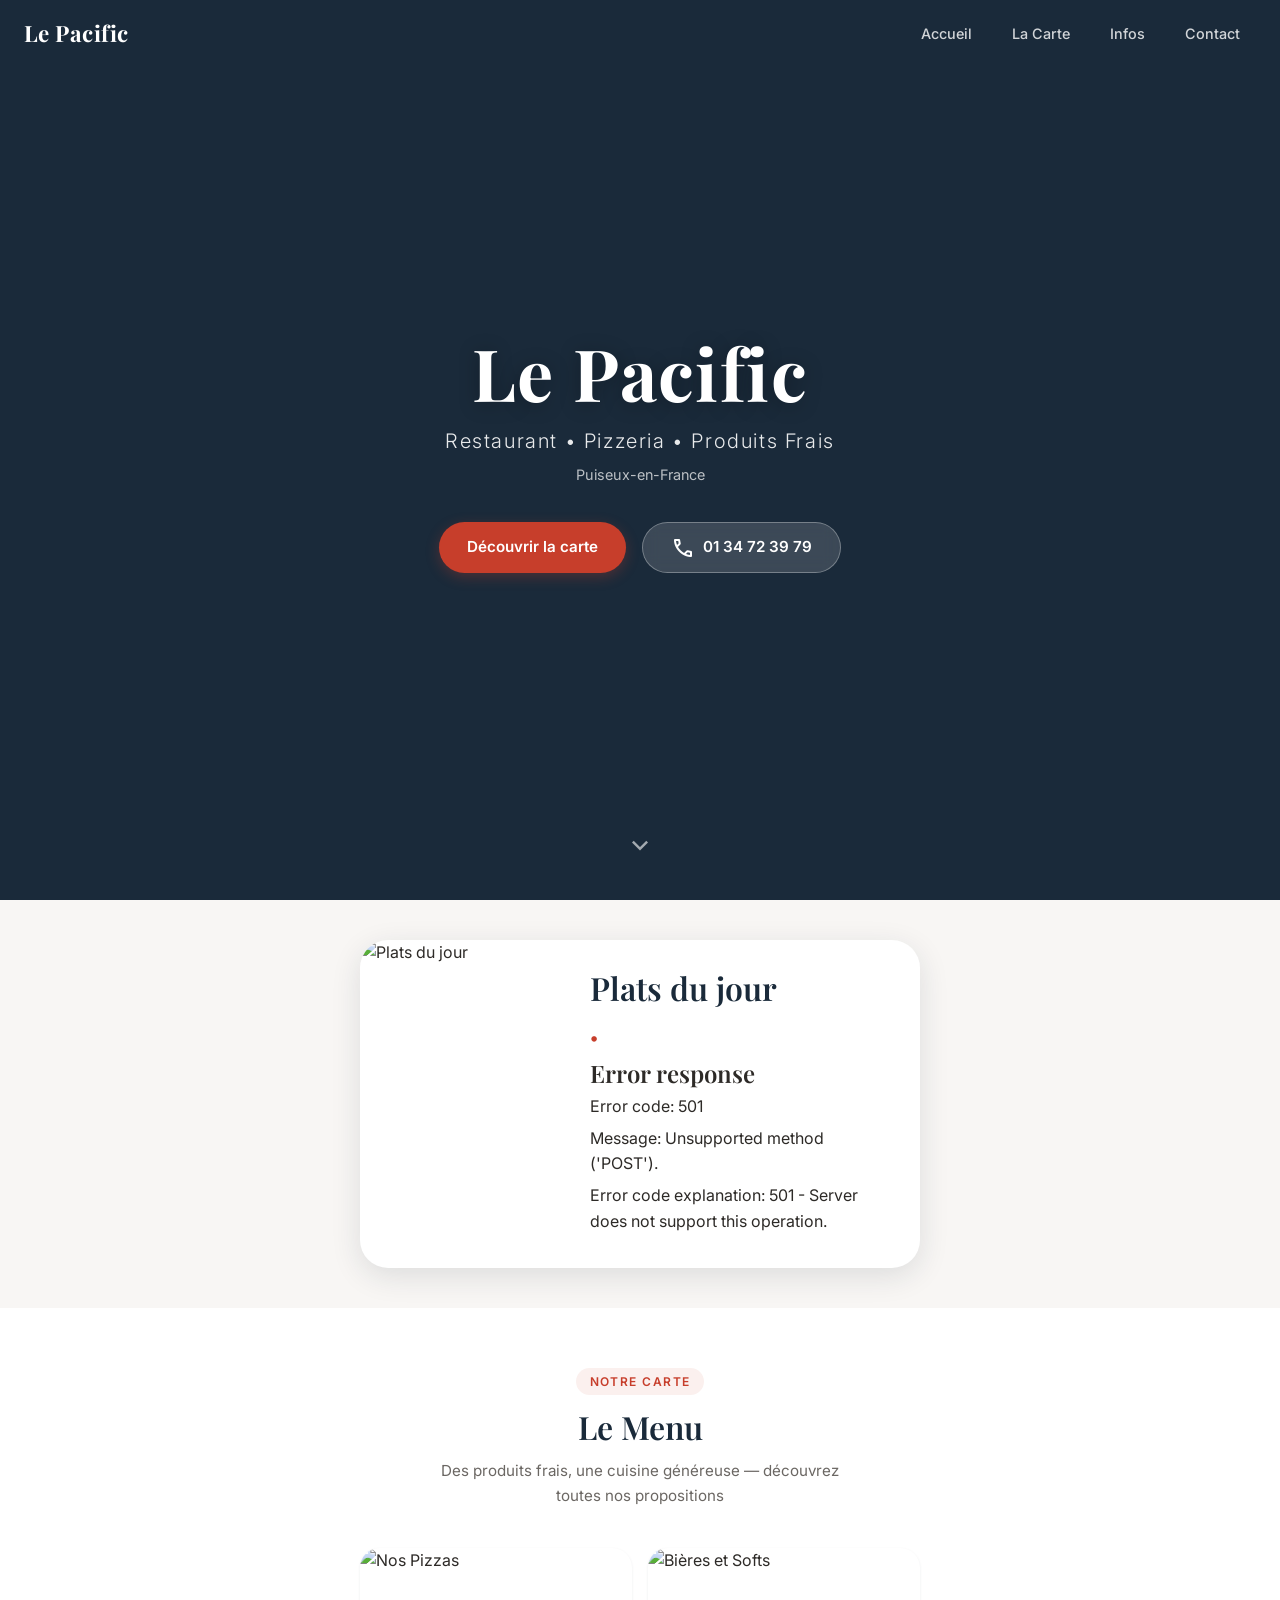
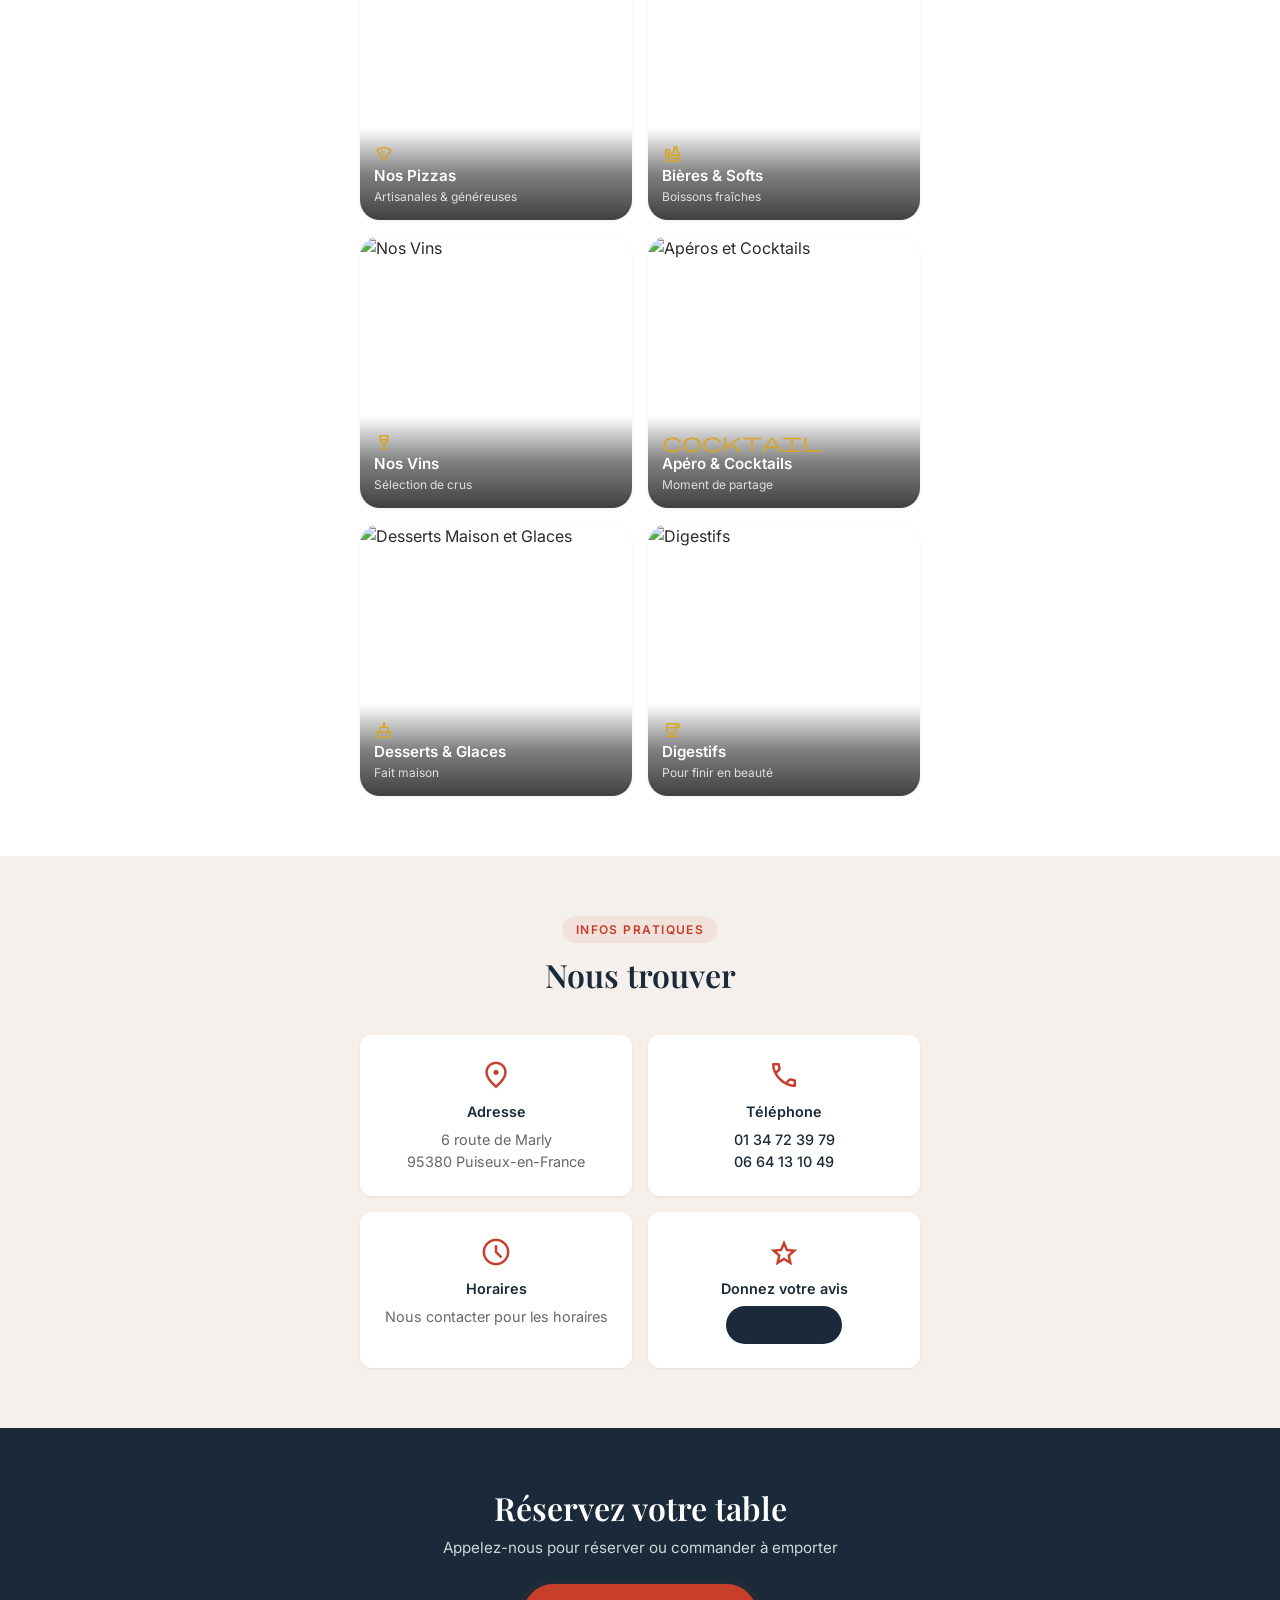
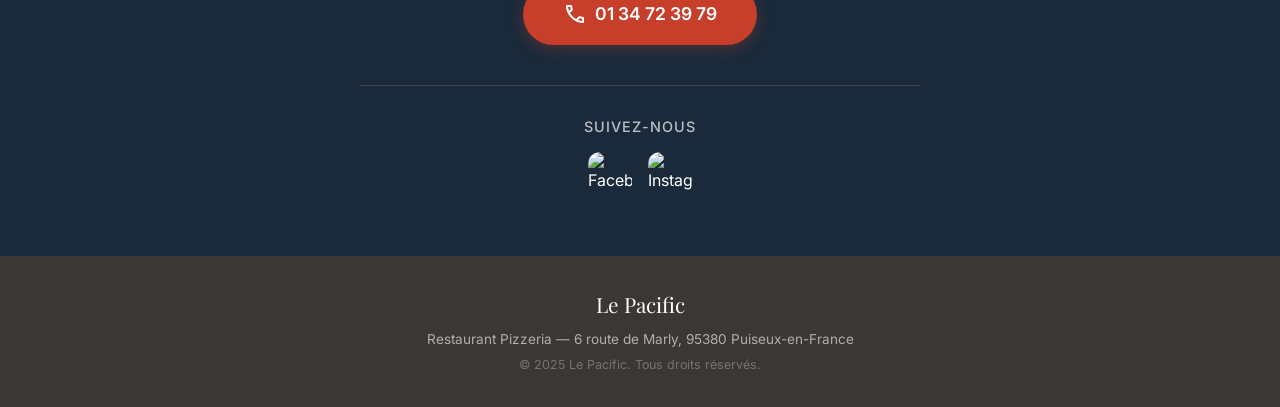
==== index.html @ 3a4a8c39 "Refonte complète Le Pacific — Site professionnel responsive - Design moderne avec typographie Playfa" ====
<!DOCTYPE html>
<html lang="fr">
<head>
    <meta charset="UTF-8">
    <meta name="viewport" content="width=device-width, initial-scale=1.0">
    <title>Le Pacific — Restaurant Pizzeria | Puiseux-en-France</title>
    <meta name="description" content="Le Pacific — Restaurant Pizzeria à Puiseux-en-France. Produits frais, pizzas artisanales, plats du jour, desserts maison. Découvrez notre carte en ligne.">
    <meta property="og:title" content="Le Pacific — Restaurant Pizzeria">
    <meta property="og:description" content="Restaurant Pizzeria à Puiseux-en-France — Produits Frais">
    <meta property="og:image" content="https://le-pacific.fr/images/header.jpg">
    <meta property="og:url" content="https://le-pacific.fr">
    <meta name="robots" content="index,follow">

    <link rel="preconnect" href="https://fonts.googleapis.com">
    <link rel="preconnect" href="https://fonts.gstatic.com" crossorigin>
    <link href="https://fonts.googleapis.com/css2?family=Playfair+Display:ital,wght@0,400;0,600;0,700;1,400&family=Inter:wght@300;400;500;600;700&display=swap" rel="stylesheet">
    <link rel="stylesheet" href="https://fonts.googleapis.com/css2?family=Material+Symbols+Outlined:opsz,wght,FILL,GRAD@20..48,100..700,0,1" />
    <link rel="stylesheet" href="styles.css">

    <!-- Google Analytics -->
    <script async src="https://www.googletagmanager.com/gtag/js?id=G-9ZXHEKNM4H"></script>
    <script>
        window.dataLayer = window.dataLayer || [];
        function gtag(){dataLayer.push(arguments);}
        gtag('js', new Date());
        gtag('config', 'G-9ZXHEKNM4H');
    </script>
</head>
<body>
    <!-- ===== HEADER / HERO ===== -->
    <header class="hero" id="top">
        <div class="hero-overlay"></div>
        <div class="hero-bg" style="background-image: url('images/header.jpg');"></div>
        <nav class="navbar">
            <div class="nav-brand">Le Pacific</div>
            <button class="nav-toggle" id="navToggle" aria-label="Menu">
                <span class="material-symbols-outlined">menu</span>
            </button>
            <ul class="nav-links" id="navLinks">
                <li><a href="#accueil" class="nav-link active">Accueil</a></li>
                <li><a href="#menu" class="nav-link">La Carte</a></li>
                <li><a href="#infos" class="nav-link">Infos</a></li>
                <li><a href="#contact" class="nav-link">Contact</a></li>
            </ul>
        </nav>
        <div class="hero-content">
            <h1 class="hero-title">Le Pacific</h1>
            <p class="hero-subtitle">Restaurant &bull; Pizzeria &bull; Produits Frais</p>
            <p class="hero-location">Puiseux-en-France</p>
            <div class="hero-actions">
                <a href="#menu" class="btn btn-primary">Découvrir la carte</a>
                <a href="tel:+33134723979" class="btn btn-secondary">
                    <span class="material-symbols-outlined">call</span> 01 34 72 39 79
                </a>
            </div>
        </div>
        <div class="hero-scroll-indicator">
            <span class="material-symbols-outlined">expand_more</span>
        </div>
    </header>

    <!-- ===== PLATS DU JOUR ===== -->
    <section class="section section-plats" id="accueil">
        <div class="container">
            <div class="plats-card">
                <div class="plats-image">
                    <img src="images/platsdujour.jpg" alt="Plats du jour" id="platsImg">
                </div>
                <div class="plats-content">
                    <h2 class="section-title left">Plats du jour</h2>
                    <div class="plats-list" id="platsList">
                        <p class="plats-loading">Chargement...</p>
                    </div>
                </div>
            </div>
        </div>
    </section>

    <!-- ===== MENU / CATÉGORIES ===== -->
    <section class="section section-menu" id="menu">
        <div class="container">
            <div class="section-header">
                <span class="section-badge">Notre carte</span>
                <h2 class="section-title">Le Menu</h2>
                <p class="section-desc">Des produits frais, une cuisine généreuse — découvrez toutes nos propositions</p>
            </div>

            <div class="categories-grid">
                <a href="menu_pizzas.html" class="categorie-card">
                    <div class="categorie-img">
                        <img src="images/categories/pizzas.jpg" alt="Nos Pizzas">
                    </div>
                    <div class="categorie-info">
                        <span class="categorie-icon material-symbols-outlined">local_pizza</span>
                        <h3>Nos Pizzas</h3>
                        <p>Artisanales & généreuses</p>
                    </div>
                </a>

                <a href="menu_bieres_softs.html" class="categorie-card">
                    <div class="categorie-img">
                        <img src="images/categories/bieres_softs.jpg" alt="Bières et Softs">
                    </div>
                    <div class="categorie-info">
                        <span class="categorie-icon material-symbols-outlined">liquor</span>
                        <h3>Bières & Softs</h3>
                        <p>Boissons fraîches</p>
                    </div>
                </a>

                <a href="menu_vins.html" class="categorie-card">
                    <div class="categorie-img">
                        <img src="images/categories/vins.jpg" alt="Nos Vins">
                    </div>
                    <div class="categorie-info">
                        <span class="categorie-icon material-symbols-outlined">wine_bar</span>
                        <h3>Nos Vins</h3>
                        <p>Sélection de crus</p>
                    </div>
                </a>

                <a href="menu_aperitifs_cocktails.html" class="categorie-card">
                    <div class="categorie-img">
                        <img src="images/categories/aperitifs_cocktails.jpg" alt="Apéros et Cocktails">
                    </div>
                    <div class="categorie-info">
                        <span class="categorie-icon material-symbols-outlined">cocktail</span>
                        <h3>Apéro & Cocktails</h3>
                        <p>Moment de partage</p>
                    </div>
                </a>

                <a href="menu_desserts.html" class="categorie-card">
                    <div class="categorie-img">
                        <img src="images/categories/desserts.jpg" alt="Desserts Maison et Glaces">
                    </div>
                    <div class="categorie-info">
                        <span class="categorie-icon material-symbols-outlined">cake</span>
                        <h3>Desserts & Glaces</h3>
                        <p>Fait maison</p>
                    </div>
                </a>

                <a href="menu_digestifs.html" class="categorie-card">
                    <div class="categorie-img">
                        <img src="images/categories/digestifs.jpg" alt="Digestifs">
                    </div>
                    <div class="categorie-info">
                        <span class="categorie-icon material-symbols-outlined">coffee</span>
                        <h3>Digestifs</h3>
                        <p>Pour finir en beauté</p>
                    </div>
                </a>
            </div>
        </div>
    </section>

    <!-- ===== INFORMATIONS ===== -->
    <section class="section section-infos" id="infos">
        <div class="container">
            <div class="section-header">
                <span class="section-badge">Infos pratiques</span>
                <h2 class="section-title">Nous trouver</h2>
            </div>

            <div class="infos-grid">
                <div class="info-card">
                    <span class="info-icon material-symbols-outlined">location_on</span>
                    <h3>Adresse</h3>
                    <p>6 route de Marly<br>95380 Puiseux-en-France</p>
                </div>

                <div class="info-card">
                    <span class="info-icon material-symbols-outlined">phone</span>
                    <h3>Téléphone</h3>
                    <p><a href="tel:+33134723979">01 34 72 39 79</a></p>
                    <p><a href="tel:+33664131049">06 64 13 10 49</a></p>
                </div>

                <div class="info-card">
                    <span class="info-icon material-symbols-outlined">schedule</span>
                    <h3>Horaires</h3>
                    <p>Nous contacter pour les horaires</p>
                </div>

                <div class="info-card">
                    <span class="info-icon material-symbols-outlined">star</span>
                    <h3>Donnez votre avis</h3>
                    <a href="http://search.google.com/local/writereview?placeid=ChIJP2ifggw_5kcRH9cRYT8Yw9I" target="_blank" class="btn btn-small">Avis Google</a>
                </div>
            </div>
        </div>
    </section>

    <!-- ===== CONTACT / RÉSEAUX ===== -->
    <section class="section section-contact" id="contact">
        <div class="container">
            <div class="contact-cta">
                <h2>Réservez votre table</h2>
                <p>Appelez-nous pour réserver ou commander à emporter</p>
                <a href="tel:+33134723979" class="btn btn-primary btn-large">
                    <span class="material-symbols-outlined">call</span> 01 34 72 39 79
                </a>
            </div>

            <div class="social-links">
                <h3>Suivez-nous</h3>
                <div class="social-icons">
                    <a href="https://www.facebook.com/PacificPizzeria/" target="_blank" rel="noopener" class="social-icon" aria-label="Facebook">
                        <img src="images/facebook.jpg" alt="Facebook">
                    </a>
                    <a href="https://www.instagram.com/le_pacific_/" target="_blank" rel="noopener" class="social-icon" aria-label="Instagram">
                        <img src="images/instagram.jpg" alt="Instagram">
                    </a>
                </div>
            </div>
        </div>
    </section>

    <!-- ===== FOOTER ===== -->
    <footer class="footer">
        <div class="container">
            <div class="footer-brand">Le Pacific</div>
            <p class="footer-text">Restaurant Pizzeria — 6 route de Marly, 95380 Puiseux-en-France</p>
            <p class="footer-copy">&copy; 2025 Le Pacific. Tous droits réservés.</p>
        </div>
    </footer>

    <!-- ===== BACK TO TOP ===== -->
    <button id="backToTop" class="back-to-top" aria-label="Retour en haut">
        <span class="material-symbols-outlined">arrow_upward</span>
    </button>

    <script>
        // === Navigation mobile toggle ===
        const navToggle = document.getElementById('navToggle');
        const navLinks = document.getElementById('navLinks');
        navToggle.addEventListener('click', () => {
            navLinks.classList.toggle('open');
            const icon = navToggle.querySelector('.material-symbols-outlined');
            icon.textContent = navLinks.classList.contains('open') ? 'close' : 'menu';
        });

        // Fermer le menu au clic sur un lien
        document.querySelectorAll('.nav-link').forEach(link => {
            link.addEventListener('click', () => {
                navLinks.classList.remove('open');
                navToggle.querySelector('.material-symbols-outlined').textContent = 'menu';
            });
        });

        // === Navbar scroll effect ===
        const navbar = document.querySelector('.navbar');
        window.addEventListener('scroll', () => {
            if (window.scrollY > 80) {
                navbar.classList.add('scrolled');
            } else {
                navbar.classList.remove('scrolled');
            }
        });

        // === Back to top button ===
        const backToTop = document.getElementById('backToTop');
        window.addEventListener('scroll', () => {
            if (window.scrollY > 400) {
                backToTop.classList.add('visible');
            } else {
                backToTop.classList.remove('visible');
            }
        });
        backToTop.addEventListener('click', () => {
            window.scrollTo({ top: 0, behavior: 'smooth' });
        });

        // === Active nav link on scroll ===
        const sections = document.querySelectorAll('section[id]');
        window.addEventListener('scroll', () => {
            let current = '';
            sections.forEach(section => {
                const top = section.offsetTop - 150;
                if (window.scrollY >= top) current = section.getAttribute('id');
            });
            document.querySelectorAll('.nav-link').forEach(link => {
                link.classList.remove('active');
                if (link.getAttribute('href') === '#' + current) link.classList.add('active');
            });
        });

        // === Plats du jour AJAX ===
        const toTimeStamp = (date) => Date.parse(date) / 1000;
        const dateToday = new Date();
        const date = dateToday.getFullYear() + '-' +
            String(dateToday.getMonth() + 1).padStart(2, '0') + '-' +
            String(dateToday.getDate()).padStart(2, '0');

        fetch('plats/get_holiday.php', { method: 'POST' })
            .then(r => r.text())
            .then(response => {
                if (response) {
                    const holiday = response.split(';');
                    if (holiday[0] && holiday[1]) {
                        if (toTimeStamp(date) >= toTimeStamp(holiday[0]) && toTimeStamp(date) <= toTimeStamp(holiday[1])) {
                            const start = holiday[0].split('-').reverse().join('/');
                            const end = holiday[1].split('-').reverse().join('/');
                            document.getElementById('platsList').innerHTML =
                                '<p class="plats-closed">Le restaurant est fermé</p>' +
                                '<p class="plats-dates">Du ' + start + ' au ' + end + '</p>';
                            return;
                        }
                    }
                }
                showPlats(date);
            })
            .catch(() => showPlats(date));

        function showPlats(date) {
            fetch('plats/get_plats.php', {
                method: 'POST',
                headers: { 'Content-Type': 'application/x-www-form-urlencoded' },
                body: 'date=' + date
            })
            .then(r => r.text())
            .then(response => {
                const list = document.getElementById('platsList');
                if (response) {
                    const plats = response.split(';').filter(p => p);
                    list.innerHTML = '';
                    plats.forEach(p => {
                        list.innerHTML += '<p class="plat-item"><span class="plat-bullet">&bull;</span> ' + p + '</p>';
                    });
                } else {
                    list.innerHTML = '<p class="plats-empty">Le chef n\'a pas encore prévu les plats du jour</p>';
                }
            })
            .catch(() => {
                document.getElementById('platsList').innerHTML =
                    '<p class="plats-empty">Le chef n\'a pas encore prévu les plats du jour</p>';
            });
        }
    </script>
</body>
</html>
---- styles.css ----
/* ============================================
   Le Pacific — Restaurant Pizzeria
   Design system & styles
   ============================================ */

/* --- CSS Variables --- */
:root {
    --color-primary: #1a2a3a;
    --color-primary-light: #2c4a6e;
    --color-accent: #c73e2b;
    --color-accent-light: #e85d4a;
    --color-gold: #b8860b;
    --color-gold-light: #daa520;
    --color-warm: #f5f0eb;
    --color-white: #ffffff;
    --color-light: #f8f6f4;
    --color-gray-100: #f0efed;
    --color-gray-200: #e0ddd9;
    --color-gray-300: #b8b4b0;
    --color-gray-400: #8a8580;
    --color-gray-500: #5c5855;
    --color-gray-600: #3a3735;
    --color-text: #2d2a27;
    --color-text-light: #6b6763;

    --font-heading: 'Playfair Display', Georgia, serif;
    --font-body: 'Inter', -apple-system, BlinkMacSystemFont, sans-serif;

    --shadow-sm: 0 1px 3px rgba(26, 42, 58, 0.08);
    --shadow-md: 0 4px 12px rgba(26, 42, 58, 0.1);
    --shadow-lg: 0 8px 30px rgba(26, 42, 58, 0.12);
    --shadow-xl: 0 20px 60px rgba(26, 42, 58, 0.15);

    --radius-sm: 8px;
    --radius-md: 12px;
    --radius-lg: 20px;
    --radius-xl: 28px;

    --max-width: 600px;
    --nav-height: 64px;

    --transition: 0.3s cubic-bezier(0.4, 0, 0.2, 1);
}

/* --- Reset & Base --- */
*, *::before, *::after { box-sizing: border-box; margin: 0; padding: 0; }

html {
    scroll-behavior: smooth;
    -webkit-text-size-adjust: 100%;
}

body {
    font-family: var(--font-body);
    font-size: 16px;
    line-height: 1.6;
    color: var(--color-text);
    background: var(--color-light);
    -webkit-font-smoothing: antialiased;
    -moz-osx-font-smoothing: grayscale;
}

img { max-width: 100%; height: auto; display: block; }
a { color: inherit; text-decoration: none; }
ul { list-style: none; }

.container {
    width: 100%;
    max-width: var(--max-width);
    margin: 0 auto;
    padding: 0 20px;
}

/* --- Typography --- */
h1, h2, h3, h4 {
    font-family: var(--font-heading);
    font-weight: 600;
    line-height: 1.25;
}

.section {
    padding: 60px 0;
}

.section-header {
    text-align: center;
    margin-bottom: 40px;
}

.section-badge {
    display: inline-block;
    font-family: var(--font-body);
    font-size: 0.75rem;
    font-weight: 600;
    text-transform: uppercase;
    letter-spacing: 0.12em;
    color: var(--color-accent);
    background: rgba(199, 62, 43, 0.08);
    padding: 4px 14px;
    border-radius: 20px;
    margin-bottom: 12px;
}

.section-title {
    font-size: 2rem;
    color: var(--color-primary);
    margin-bottom: 12px;
}

.section-title.left {
    text-align: left;
}

.section-desc {
    font-size: 0.95rem;
    color: var(--color-text-light);
    max-width: 420px;
    margin: 0 auto;
}

/* --- Buttons --- */
.btn {
    display: inline-flex;
    align-items: center;
    gap: 8px;
    font-family: var(--font-body);
    font-size: 0.95rem;
    font-weight: 600;
    padding: 12px 28px;
    border-radius: 50px;
    border: none;
    cursor: pointer;
    transition: var(--transition);
    text-decoration: none;
}

.btn-primary {
    background: var(--color-accent);
    color: var(--color-white);
    box-shadow: 0 4px 14px rgba(199, 62, 43, 0.3);
}
.btn-primary:hover {
    background: var(--color-accent-light);
    transform: translateY(-2px);
    box-shadow: 0 6px 20px rgba(199, 62, 43, 0.4);
}

.btn-secondary {
    background: rgba(255,255,255,0.15);
    color: var(--color-white);
    backdrop-filter: blur(8px);
    border: 1px solid rgba(255,255,255,0.3);
}
.btn-secondary:hover {
    background: rgba(255,255,255,0.25);
    transform: translateY(-2px);
}

.btn-small {
    font-size: 0.85rem;
    padding: 8px 20px;
    background: var(--color-primary);
    color: var(--color-white);
    border-radius: 50px;
}
.btn-small:hover {
    background: var(--color-primary-light);
}

.btn-large {
    font-size: 1.1rem;
    padding: 16px 40px;
}

/* ============================================
   HERO SECTION
   ============================================ */
.hero {
    position: relative;
    height: 100vh;
    min-height: 600px;
    max-height: 900px;
    display: flex;
    flex-direction: column;
    align-items: center;
    justify-content: center;
    overflow: hidden;
    color: var(--color-white);
}

.hero-bg {
    position: absolute;
    inset: 0;
    background-size: cover;
    background-position: center;
    background-color: var(--color-primary);
}

.hero-overlay {
    position: absolute;
    inset: 0;
    background: linear-gradient(
        180deg,
        rgba(26, 42, 58, 0.6) 0%,
        rgba(26, 42, 58, 0.4) 40%,
        rgba(26, 42, 58, 0.7) 100%
    );
    z-index: 1;
}

/* --- Navbar --- */
.navbar {
    position: fixed;
    top: 0;
    left: 0;
    right: 0;
    z-index: 100;
    display: flex;
    align-items: center;
    justify-content: space-between;
    padding: 16px 24px;
    transition: var(--transition);
}

.navbar.scrolled {
    background: rgba(26, 42, 58, 0.95);
    backdrop-filter: blur(12px);
    padding: 10px 24px;
    box-shadow: var(--shadow-md);
}

.nav-brand {
    font-family: var(--font-heading);
    font-size: 1.4rem;
    font-weight: 700;
    color: var(--color-white);
    letter-spacing: 0.02em;
}

.nav-toggle {
    display: none;
    background: none;
    border: none;
    color: var(--color-white);
    cursor: pointer;
    padding: 4px;
    z-index: 101;
}
.nav-toggle .material-symbols-outlined {
    font-size: 28px;
}

.nav-links {
    display: flex;
    gap: 8px;
}

.nav-link {
    font-size: 0.9rem;
    font-weight: 500;
    color: rgba(255,255,255,0.8);
    padding: 8px 16px;
    border-radius: 30px;
    transition: var(--transition);
}
.nav-link:hover,
.nav-link.active {
    color: var(--color-white);
    background: rgba(255,255,255,0.12);
}

/* --- Hero Content --- */
.hero-content {
    position: relative;
    z-index: 2;
    text-align: center;
    padding: 0 24px;
}

.hero-title {
    font-family: var(--font-heading);
    font-size: clamp(2.8rem, 8vw, 4.5rem);
    font-weight: 700;
    letter-spacing: 0.02em;
    margin-bottom: 8px;
    text-shadow: 0 2px 20px rgba(0,0,0,0.3);
}

.hero-subtitle {
    font-size: clamp(1rem, 2.5vw, 1.25rem);
    font-weight: 300;
    opacity: 0.9;
    letter-spacing: 0.08em;
    margin-bottom: 6px;
}

.hero-location {
    font-size: 0.9rem;
    opacity: 0.7;
    margin-bottom: 36px;
}

.hero-actions {
    display: flex;
    gap: 16px;
    justify-content: center;
    flex-wrap: wrap;
}

.hero-scroll-indicator {
    position: absolute;
    bottom: 30px;
    z-index: 2;
    animation: bounce 2s infinite;
    opacity: 0.6;
}
.hero-scroll-indicator .material-symbols-outlined {
    font-size: 32px;
}

@keyframes bounce {
    0%, 100% { transform: translateY(0); }
    50% { transform: translateY(8px); }
}

/* ============================================
   PLATS DU JOUR
   ============================================ */
.section-plats {
    padding: 40px 0;
}

.plats-card {
    display: flex;
    background: var(--color-white);
    border-radius: var(--radius-xl);
    overflow: hidden;
    box-shadow: var(--shadow-lg);
}

.plats-image {
    flex: 0 0 200px;
    overflow: hidden;
}
.plats-image img {
    width: 100%;
    height: 100%;
    object-fit: cover;
}

.plats-content {
    flex: 1;
    padding: 28px 30px;
}

.plats-content .section-title {
    margin-bottom: 16px;
}

.plats-list {
    display: flex;
    flex-direction: column;
    gap: 6px;
}

.plat-item {
    font-size: 0.95rem;
    display: flex;
    align-items: baseline;
    gap: 8px;
    color: var(--color-gray-600);
}

.plat-bullet {
    color: var(--color-accent);
    font-weight: 700;
    font-size: 1.1rem;
}

.plats-loading,
.plats-empty,
.plats-closed {
    font-style: italic;
    color: var(--color-text-light);
    font-size: 0.95rem;
}

.plats-closed {
    color: var(--color-accent);
    font-weight: 600;
    font-style: normal;
}

.plats-dates {
    font-size: 0.85rem;
    color: var(--color-text-light);
    margin-top: 4px;
}

/* ============================================
   CATEGORIES GRID
   ============================================ */
.section-menu {
    background: var(--color-white);
}

.categories-grid {
    display: grid;
    grid-template-columns: 1fr 1fr;
    gap: 16px;
}

.categorie-card {
    position: relative;
    border-radius: var(--radius-lg);
    overflow: hidden;
    aspect-ratio: 1 / 1;
    cursor: pointer;
    display: block;
    transition: var(--transition);
    box-shadow: var(--shadow-sm);
}

.categorie-card:hover {
    transform: translateY(-4px);
    box-shadow: var(--shadow-lg);
}

.categorie-img {
    position: absolute;
    inset: 0;
}
.categorie-img img {
    width: 100%;
    height: 100%;
    object-fit: cover;
    transition: var(--transition);
}
.categorie-card:hover .categorie-img img {
    transform: scale(1.05);
}

.categorie-info {
    position: absolute;
    bottom: 0;
    left: 0;
    right: 0;
    padding: 16px 14px 14px;
    background: linear-gradient(
        0deg,
        rgba(0,0,0,0.75) 0%,
        rgba(0,0,0,0.5) 50%,
        transparent 100%
    );
    color: var(--color-white);
}

.categorie-icon {
    font-size: 1.25rem;
    margin-bottom: 2px;
    color: var(--color-gold-light);
    display: block;
}

.categorie-info h3 {
    font-family: var(--font-body);
    font-size: 0.95rem;
    font-weight: 600;
    margin-bottom: 2px;
}

.categorie-info p {
    font-size: 0.75rem;
    opacity: 0.8;
    font-weight: 400;
}

/* ============================================
   INFOS PRACTIQUES
   ============================================ */
.section-infos {
    background: var(--color-warm);
}

.infos-grid {
    display: grid;
    grid-template-columns: 1fr 1fr;
    gap: 16px;
}

.info-card {
    background: var(--color-white);
    border-radius: var(--radius-md);
    padding: 24px 20px;
    text-align: center;
    box-shadow: var(--shadow-sm);
    transition: var(--transition);
}
.info-card:hover {
    transform: translateY(-2px);
    box-shadow: var(--shadow-md);
}

.info-icon {
    font-size: 2rem;
    color: var(--color-accent);
    margin-bottom: 12px;
    display: block;
}

.info-card h3 {
    font-family: var(--font-body);
    font-size: 0.9rem;
    font-weight: 600;
    color: var(--color-primary);
    margin-bottom: 8px;
}

.info-card p {
    font-size: 0.9rem;
    color: var(--color-text-light);
    line-height: 1.5;
}

.info-card a {
    color: var(--color-primary);
    font-weight: 500;
}
.info-card a:hover {
    color: var(--color-accent);
}

/* ============================================
   CONTACT / CTA
   ============================================ */
.section-contact {
    background: var(--color-primary);
    color: var(--color-white);
    text-align: center;
}

.contact-cta h2 {
    font-size: 2rem;
    margin-bottom: 8px;
}

.contact-cta p {
    font-size: 0.95rem;
    opacity: 0.8;
    margin-bottom: 24px;
}

.contact-cta .btn-primary {
    background: var(--color-accent);
}
.contact-cta .btn-primary:hover {
    background: var(--color-accent-light);
}

.social-links {
    margin-top: 40px;
    padding-top: 32px;
    border-top: 1px solid rgba(255,255,255,0.12);
}

.social-links h3 {
    font-family: var(--font-body);
    font-size: 0.9rem;
    font-weight: 500;
    opacity: 0.7;
    margin-bottom: 16px;
    text-transform: uppercase;
    letter-spacing: 0.08em;
}

.social-icons {
    display: flex;
    justify-content: center;
    gap: 16px;
}

.social-icon img {
    width: 44px;
    height: 44px;
    border-radius: 12px;
    transition: var(--transition);
    object-fit: cover;
}
.social-icon:hover img {
    transform: scale(1.1);
}

/* ============================================
   FOOTER
   ============================================ */
.footer {
    background: var(--color-gray-600);
    color: rgba(255,255,255,0.6);
    text-align: center;
    padding: 32px 0;
}

.footer-brand {
    font-family: var(--font-heading);
    font-size: 1.3rem;
    color: var(--color-white);
    margin-bottom: 8px;
}

.footer-text {
    font-size: 0.85rem;
    margin-bottom: 4px;
}

.footer-copy {
    font-size: 0.78rem;
    opacity: 0.5;
}

/* ============================================
   BACK TO TOP
   ============================================ */
.back-to-top {
    position: fixed;
    bottom: 24px;
    right: 24px;
    z-index: 50;
    width: 48px;
    height: 48px;
    border-radius: 50%;
    background: var(--color-accent);
    color: var(--color-white);
    border: none;
    cursor: pointer;
    display: flex;
    align-items: center;
    justify-content: center;
    opacity: 0;
    transform: translateY(20px);
    transition: var(--transition);
    box-shadow: var(--shadow-md);
    pointer-events: none;
}
.back-to-top.visible {
    opacity: 1;
    transform: translateY(0);
    pointer-events: auto;
}
.back-to-top:hover {
    background: var(--color-accent-light);
    transform: translateY(-2px);
}

/* ============================================
   RESPONSIVE - MOBILE
   ============================================ */
@media (max-width: 480px) {
    .nav-links {
        position: fixed;
        top: 0;
        right: -280px;
        width: 260px;
        height: 100vh;
        background: rgba(26, 42, 58, 0.98);
        backdrop-filter: blur(16px);
        flex-direction: column;
        padding: 80px 24px 24px;
        gap: 4px;
        transition: var(--transition);
        box-shadow: -4px 0 30px rgba(0,0,0,0.3);
    }

    .nav-links.open {
        right: 0;
    }

    .nav-toggle {
        display: block;
    }

    .nav-link {
        font-size: 1.05rem;
        padding: 12px 16px;
        display: block;
    }

    .categories-grid {
        grid-template-columns: 1fr 1fr;
        gap: 12px;
    }

    .infos-grid {
        grid-template-columns: 1fr;
        gap: 12px;
    }

    .plats-card {
        flex-direction: column;
    }

    .plats-image {
        flex: 0 0 180px;
    }

    .plats-content {
        padding: 20px;
    }

    .section {
        padding: 40px 0;
    }

    .hero-actions {
        flex-direction: column;
        align-items: center;
    }

    .hero-title {
        font-size: 2.4rem;
    }

    .contact-cta h2 {
        font-size: 1.6rem;
    }
}

@media (min-width: 481px) and (max-width: 768px) {
    .plats-card {
        flex-direction: column;
    }
    .plats-image {
        flex: 0 0 200px;
    }
}
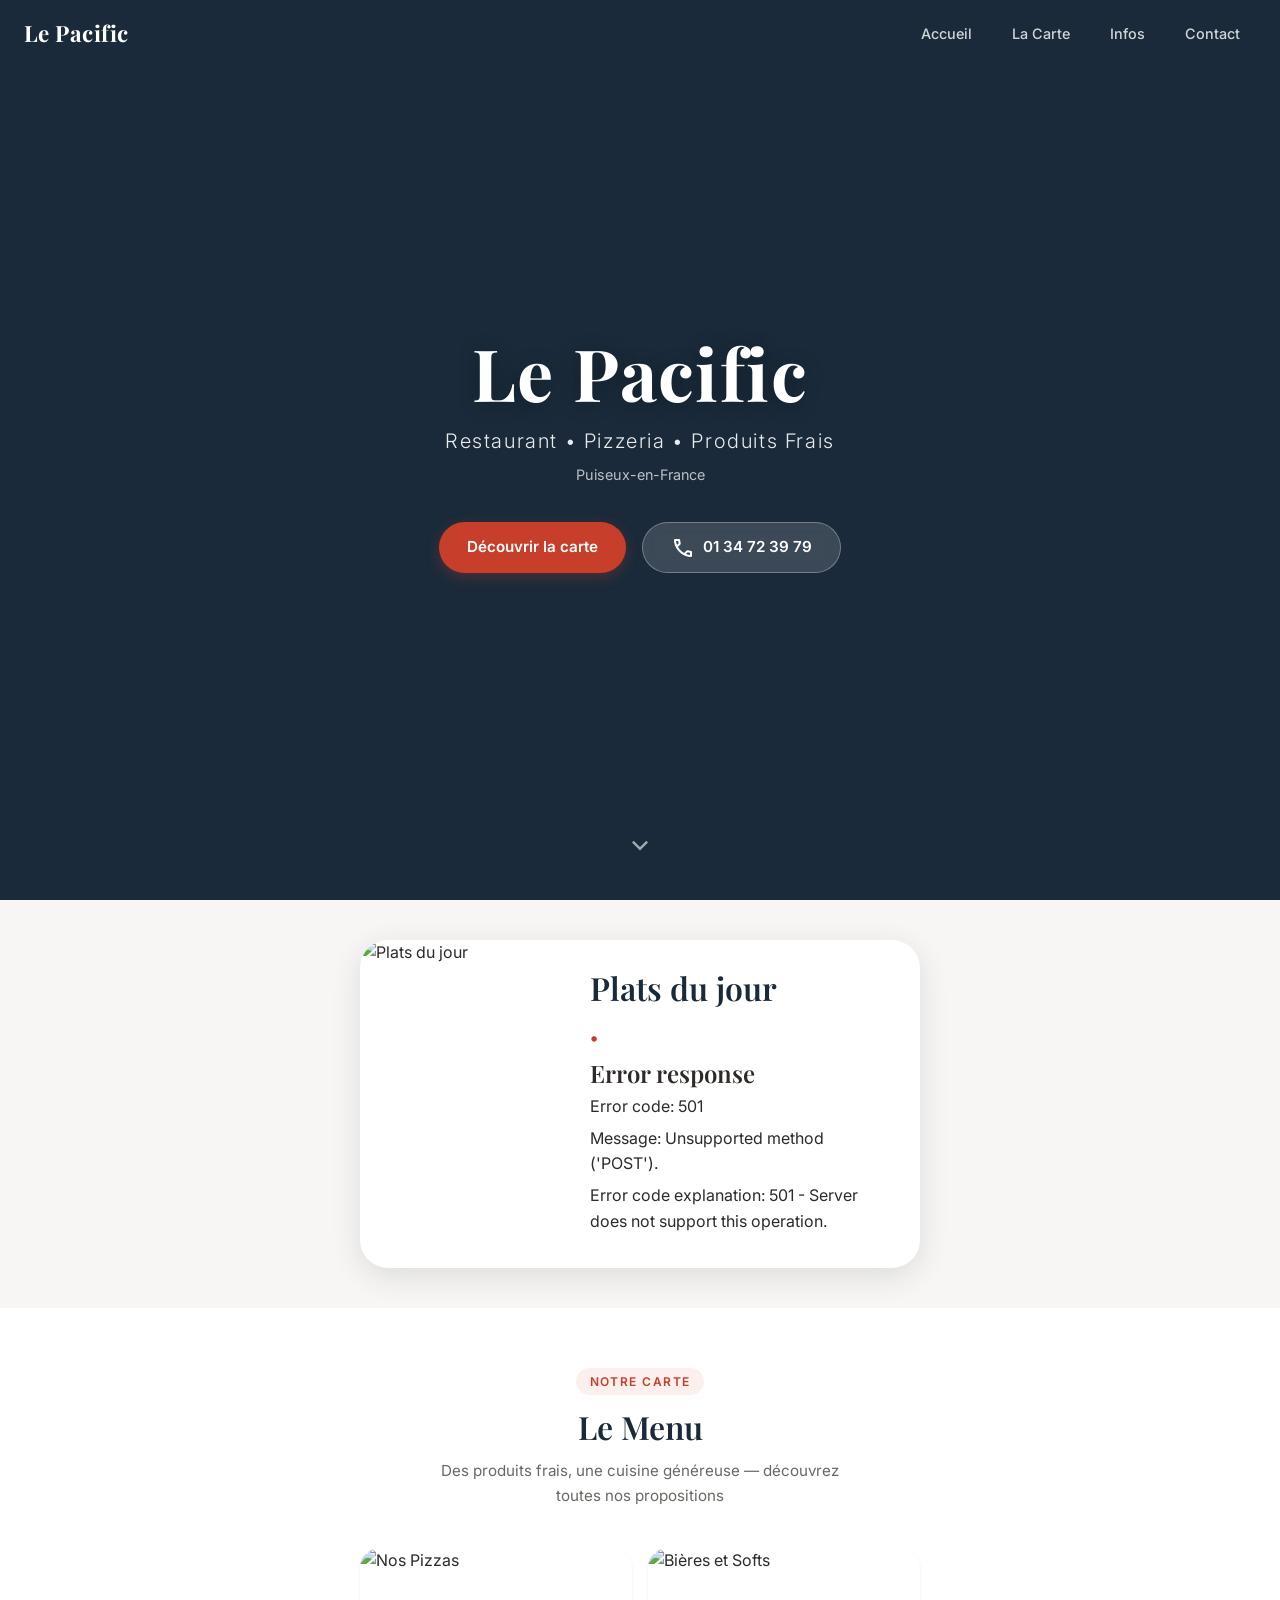
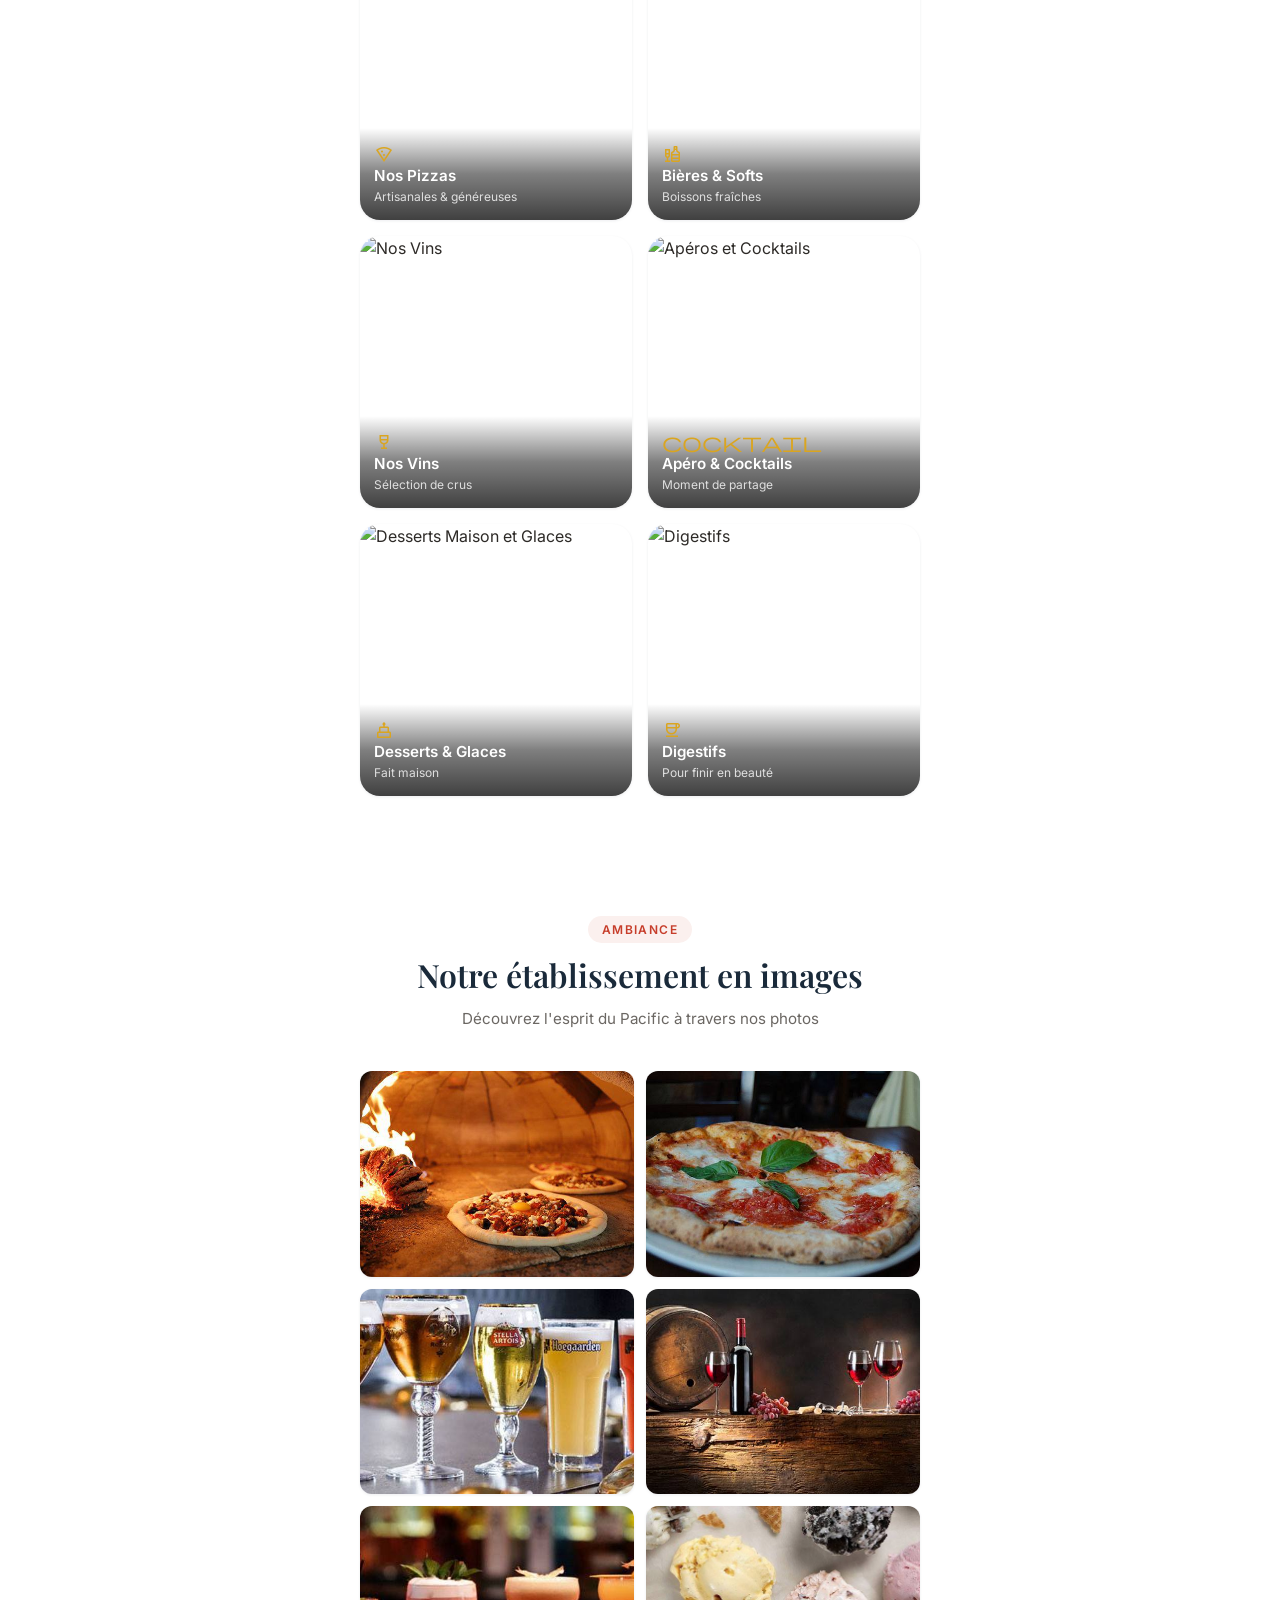
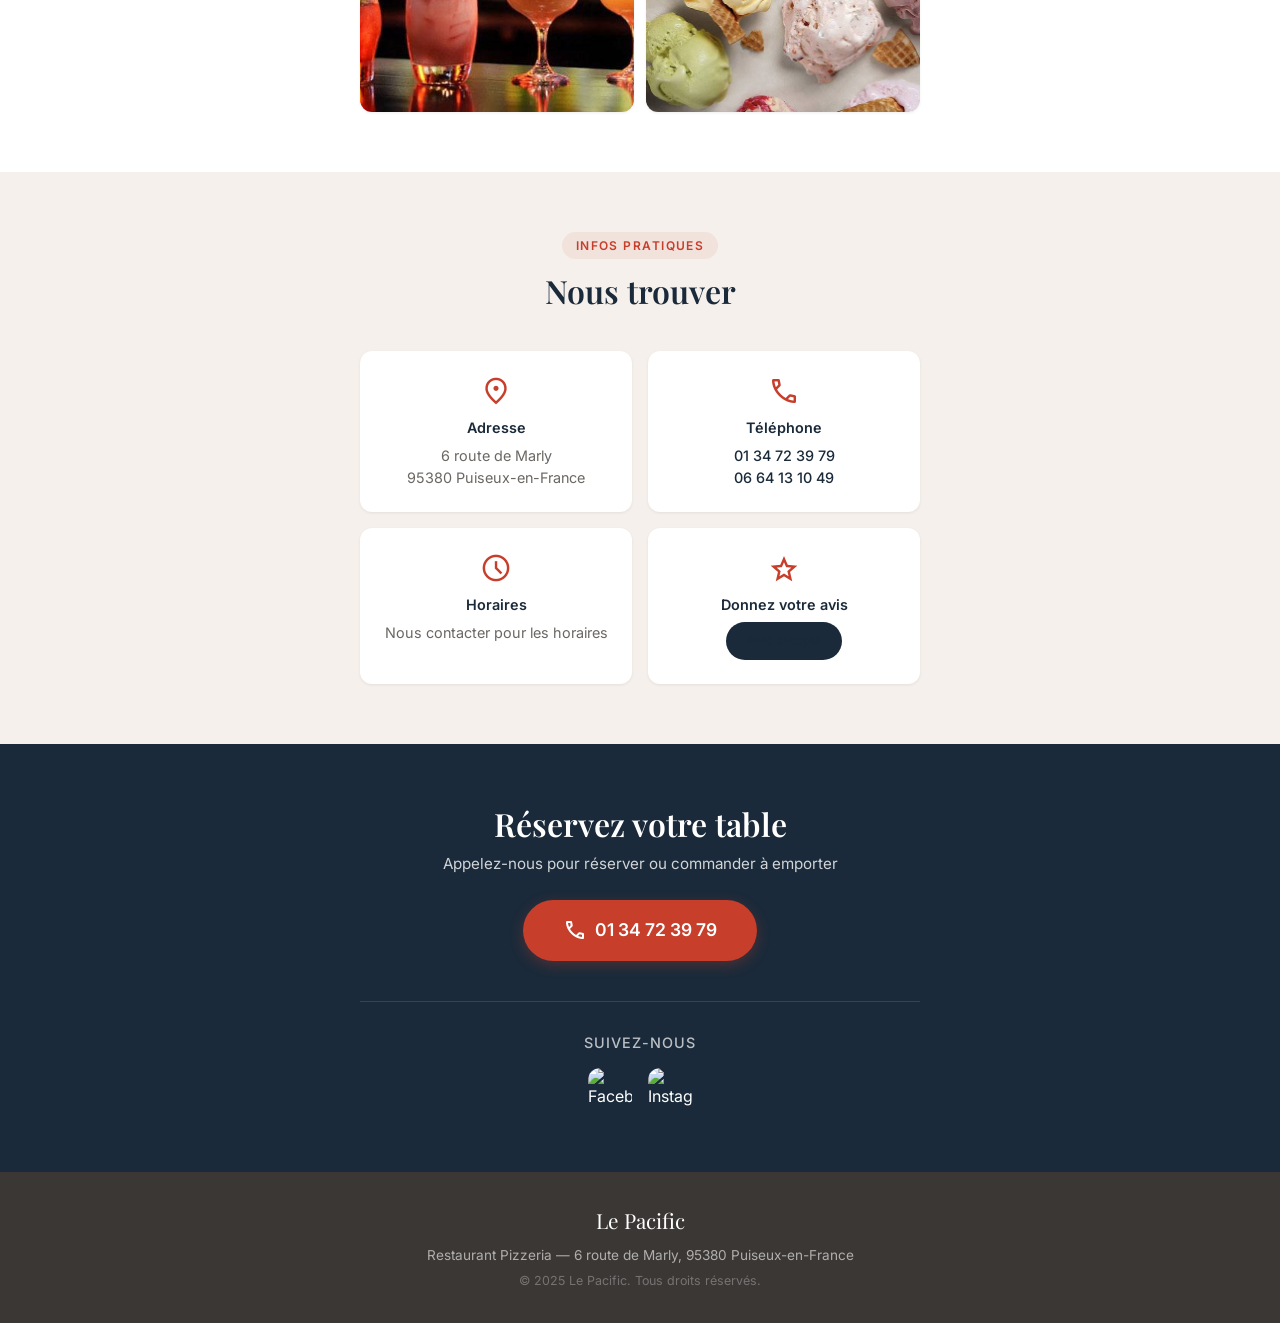
==== commit ba02a1b1: "Ajout galerie photos et intégration visuelle - Nouvelle section Galerie sur l'index avec 6 photos d'" ====
--- a/index.html
+++ b/index.html
@@ -155,6 +155,62 @@
         </div>
     </section>
 
+    <!-- ===== GALERIE PHOTOS ===== -->
+    <section class="section section-gallery" id="galerie">
+        <div class="container">
+            <div class="section-header">
+                <span class="section-badge">Ambiance</span>
+                <h2 class="section-title">Notre établissement en images</h2>
+                <p class="section-desc">Découvrez l'esprit du Pacific à travers nos photos</p>
+            </div>
+
+            <div class="gallery-grid">
+                <a href="images/photos/four-a-pizza.jpg" class="gallery-item" data-lightbox="gallery" data-title="Notre four à bois">
+                    <img src="images/photos/four-a-pizza.jpg" alt="Four à pizza traditionnel">
+                    <div class="gallery-overlay">
+                        <span class="material-symbols-outlined">photo_camera</span>
+                        <span>Four à bois</span>
+                    </div>
+                </a>
+                <a href="images/photos/pizza-margherita.jpg" class="gallery-item" data-lightbox="gallery" data-title="Pizza Margherita">
+                    <img src="images/photos/pizza-margherita.jpg" alt="Pizza Margherita maison">
+                    <div class="gallery-overlay">
+                        <span class="material-symbols-outlined">photo_camera</span>
+                        <span>Pizza artisanale</span>
+                    </div>
+                </a>
+                <a href="images/photos/bieres-artisanales.jpg" class="gallery-item" data-lightbox="gallery" data-title="Notre sélection de bières">
+                    <img src="images/photos/bieres-artisanales.jpg" alt="Bières artisanales">
+                    <div class="gallery-overlay">
+                        <span class="material-symbols-outlined">photo_camera</span>
+                        <span>Bières</span>
+                    </div>
+                </a>
+                <a href="images/photos/vins-rouges.jpg" class="gallery-item" data-lightbox="gallery" data-title="Notre cave à vins">
+                    <img src="images/photos/vins-rouges.jpg" alt="Vins rouges">
+                    <div class="gallery-overlay">
+                        <span class="material-symbols-outlined">photo_camera</span>
+                        <span>Vins</span>
+                    </div>
+                </a>
+                <a href="images/photos/cocktails.jpg" class="gallery-item" data-lightbox="gallery" data-title="Nos cocktails">
+                    <img src="images/photos/cocktails.jpg" alt="Cocktails">
+                    <div class="gallery-overlay">
+                        <span class="material-symbols-outlined">photo_camera</span>
+                        <span>Cocktails</span>
+                    </div>
+                </a>
+                <a href="images/photos/glaces.jpg" class="gallery-item" data-lightbox="gallery" data-title="Nos glaces artisanales">
+                    <img src="images/photos/glaces.jpg" alt="Glaces">
+                    <div class="gallery-overlay">
+                        <span class="material-symbols-outlined">photo_camera</span>
+                        <span>Glaces</span>
+                    </div>
+                </a>
+            </div>
+        </div>
+    </section>
+
     <!-- ===== INFORMATIONS ===== -->
     <section class="section section-infos" id="infos">
         <div class="container">
@@ -338,5 +394,39 @@
             });
         }
     </script>
+
+    <!-- ===== LIGHTBOX ===== -->
+    <script>
+        const lightbox = document.createElement('div');
+        lightbox.className = 'lightbox';
+        lightbox.innerHTML = '<button class="lightbox-close" id="lightboxClose"><span class="material-symbols-outlined">close</span></button><img src="" alt="">';
+        document.body.appendChild(lightbox);
+
+        const lightboxImg = lightbox.querySelector('img');
+        const lightboxClose = document.getElementById('lightboxClose');
+
+        document.querySelectorAll('.gallery-item').forEach(item => {
+            item.addEventListener('click', (e) => {
+                e.preventDefault();
+                const href = item.getAttribute('href');
+                lightboxImg.src = href;
+                lightbox.classList.add('open');
+                document.body.style.overflow = 'hidden';
+            });
+        });
+
+        function closeLightbox() {
+            lightbox.classList.remove('open');
+            document.body.style.overflow = '';
+        }
+
+        lightboxClose.addEventListener('click', closeLightbox);
+        lightbox.addEventListener('click', (e) => {
+            if (e.target === lightbox) closeLightbox();
+        });
+        document.addEventListener('keydown', (e) => {
+            if (e.key === 'Escape') closeLightbox();
+        });
+    </script>
 </body>
 </html>
--- a/styles.css
+++ b/styles.css
@@ -618,6 +618,134 @@
 }
 
 /* ============================================
+   GALERIE PHOTOS
+   ============================================ */
+.section-gallery {
+    background: var(--color-white);
+}
+
+.gallery-grid {
+    display: grid;
+    grid-template-columns: 1fr 1fr;
+    gap: 12px;
+}
+
+.gallery-item {
+    position: relative;
+    border-radius: var(--radius-md);
+    overflow: hidden;
+    aspect-ratio: 4 / 3;
+    display: block;
+    cursor: pointer;
+    box-shadow: var(--shadow-sm);
+    transition: var(--transition);
+}
+
+.gallery-item:hover {
+    transform: translateY(-2px);
+    box-shadow: var(--shadow-lg);
+}
+
+.gallery-item img {
+    width: 100%;
+    height: 100%;
+    object-fit: cover;
+    transition: var(--transition);
+}
+
+.gallery-item:hover img {
+    transform: scale(1.05);
+}
+
+.gallery-overlay {
+    position: absolute;
+    inset: 0;
+    background: linear-gradient(0deg, rgba(0,0,0,0.6) 0%, transparent 60%);
+    display: flex;
+    flex-direction: column;
+    justify-content: flex-end;
+    align-items: flex-start;
+    padding: 16px;
+    color: var(--color-white);
+    opacity: 0;
+    transition: var(--transition);
+}
+
+.gallery-item:hover .gallery-overlay {
+    opacity: 1;
+}
+
+.gallery-overlay .material-symbols-outlined {
+    font-size: 1.2rem;
+    margin-bottom: 4px;
+    color: var(--color-gold-light);
+}
+
+.gallery-overlay span:last-child {
+    font-family: var(--font-body);
+    font-size: 0.85rem;
+    font-weight: 500;
+}
+
+/* === Lightbox (Vanilla JS) === */
+.lightbox {
+    display: none;
+    position: fixed;
+    inset: 0;
+    z-index: 999;
+    background: rgba(0, 0, 0, 0.92);
+    backdrop-filter: blur(8px);
+    justify-content: center;
+    align-items: center;
+    padding: 20px;
+}
+
+.lightbox.open {
+    display: flex;
+}
+
+.lightbox img {
+    max-width: 95%;
+    max-height: 90vh;
+    object-fit: contain;
+    border-radius: 8px;
+    box-shadow: 0 20px 60px rgba(0,0,0,0.5);
+    animation: lightboxFade 0.3s ease;
+}
+
+@keyframes lightboxFade {
+    from { opacity: 0; transform: scale(0.95); }
+    to { opacity: 1; transform: scale(1); }
+}
+
+.lightbox-close {
+    position: fixed;
+    top: 20px;
+    right: 20px;
+    z-index: 1000;
+    width: 44px;
+    height: 44px;
+    border-radius: 50%;
+    background: rgba(255,255,255,0.12);
+    border: none;
+    color: white;
+    cursor: pointer;
+    display: flex;
+    align-items: center;
+    justify-content: center;
+    transition: var(--transition);
+}
+
+.lightbox-close:hover {
+    background: rgba(255,255,255,0.25);
+    transform: scale(1.1);
+}
+
+.lightbox-close .material-symbols-outlined {
+    font-size: 24px;
+}
+
+/* ============================================
    BACK TO TOP
    ============================================ */
 .back-to-top {
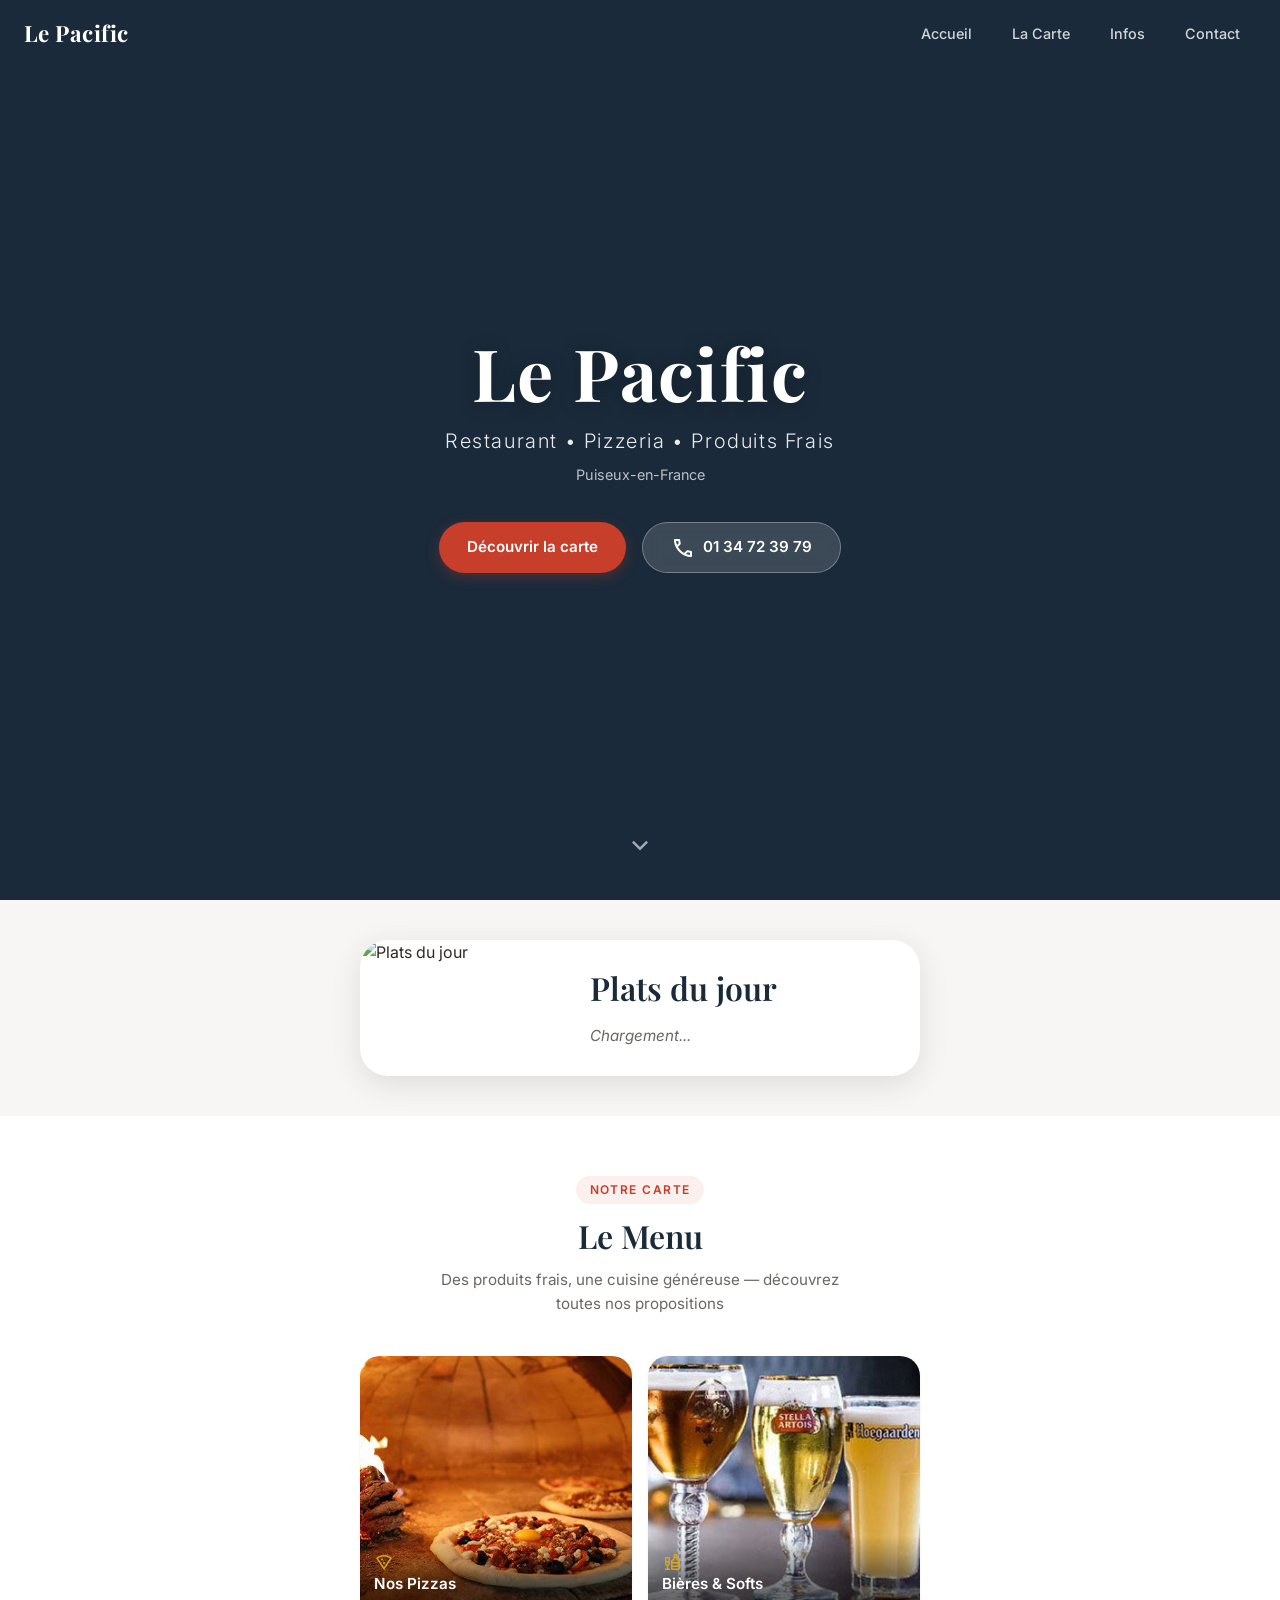
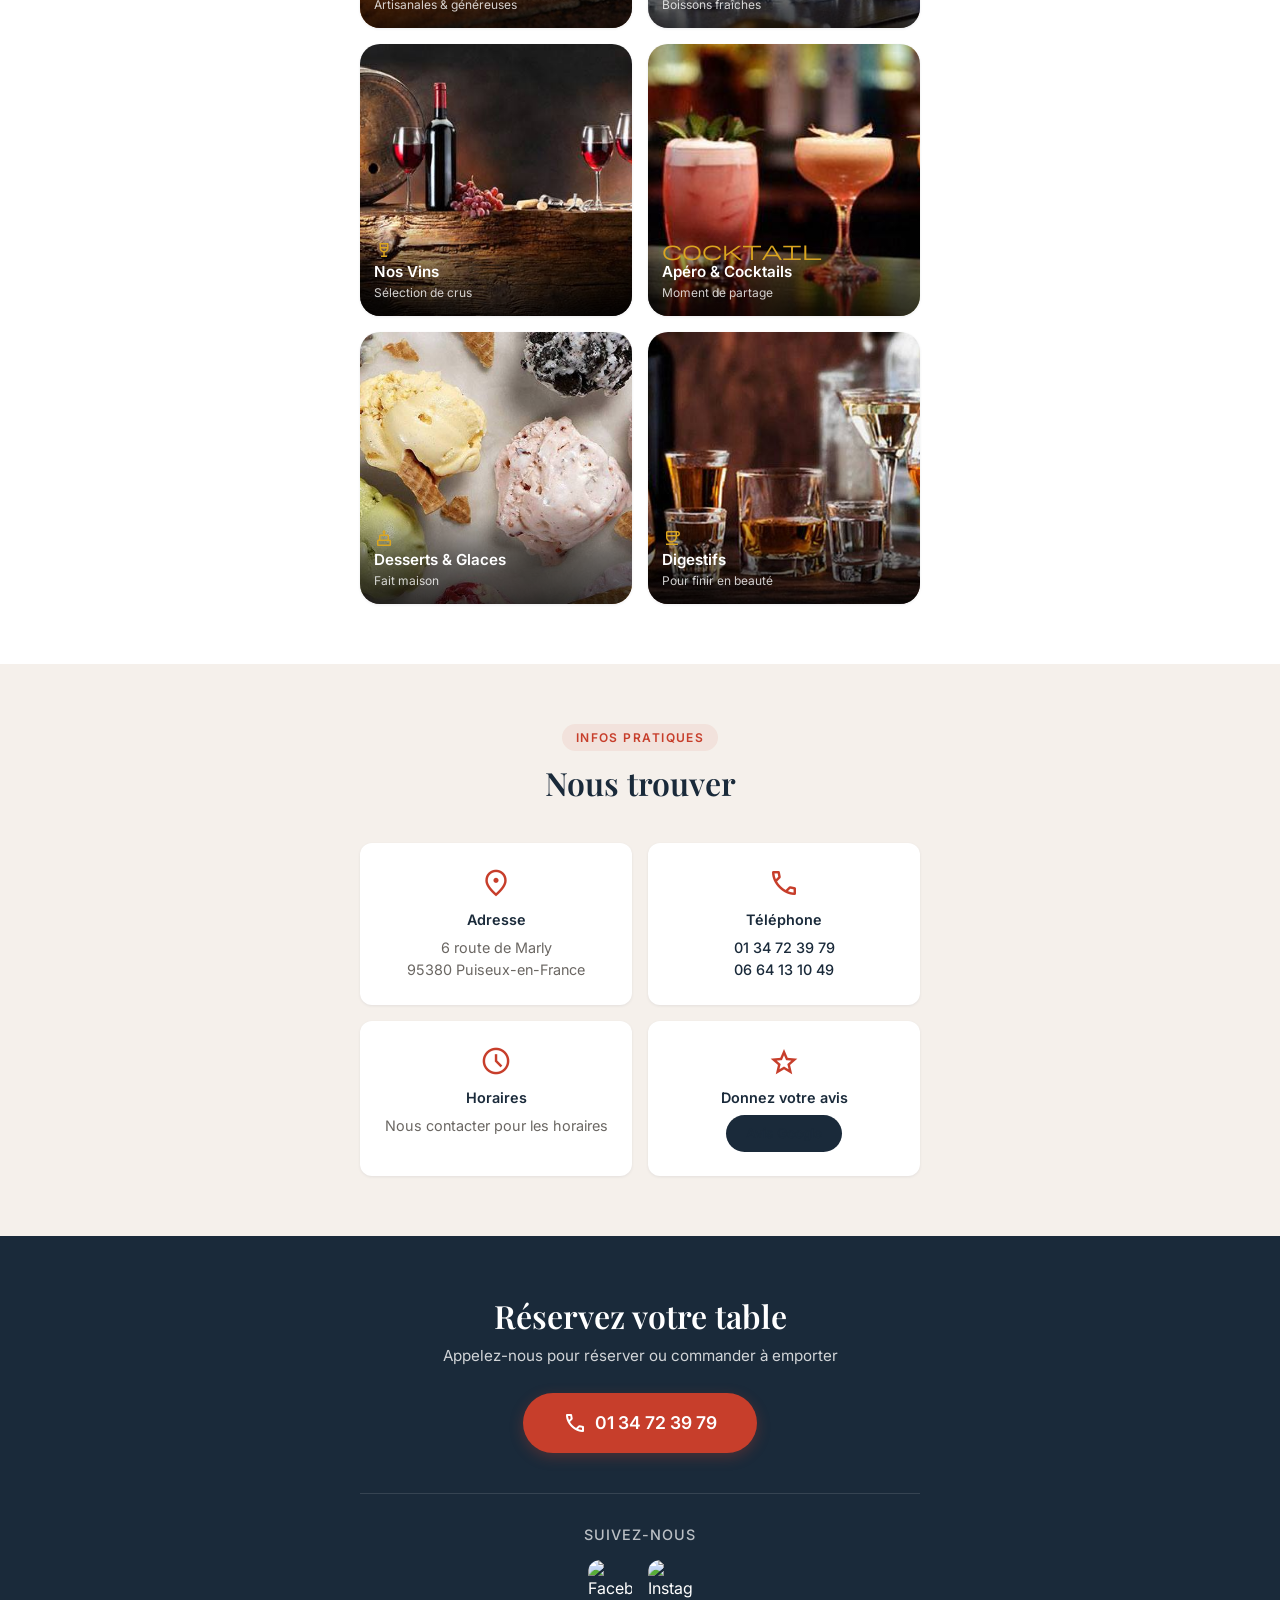
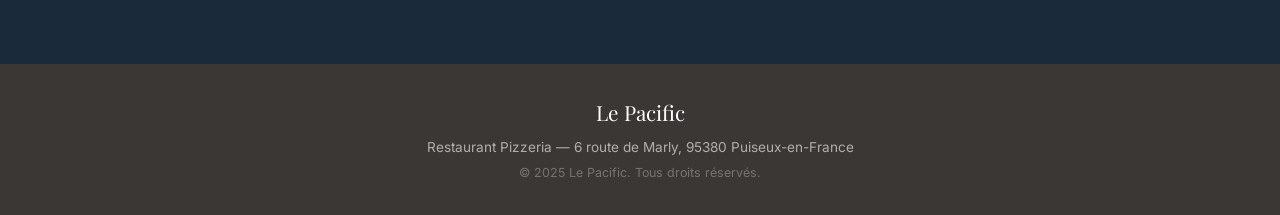
==== commit 3dcad42d: "Correction photos + plats du jour - Photos déplacées dans les cartes catégories (index) : chaque cat" ====
--- a/index.html
+++ b/index.html
@@ -88,7 +88,7 @@
             <div class="categories-grid">
                 <a href="menu_pizzas.html" class="categorie-card">
                     <div class="categorie-img">
-                        <img src="images/categories/pizzas.jpg" alt="Nos Pizzas">
+                        <img src="images/photos/four-a-pizza.jpg" alt="Nos Pizzas">
                     </div>
                     <div class="categorie-info">
                         <span class="categorie-icon material-symbols-outlined">local_pizza</span>
@@ -99,7 +99,7 @@
 
                 <a href="menu_bieres_softs.html" class="categorie-card">
                     <div class="categorie-img">
-                        <img src="images/categories/bieres_softs.jpg" alt="Bières et Softs">
+                        <img src="images/photos/bieres-artisanales.jpg" alt="Bières et Softs">
                     </div>
                     <div class="categorie-info">
                         <span class="categorie-icon material-symbols-outlined">liquor</span>
@@ -110,7 +110,7 @@
 
                 <a href="menu_vins.html" class="categorie-card">
                     <div class="categorie-img">
-                        <img src="images/categories/vins.jpg" alt="Nos Vins">
+                        <img src="images/photos/vins-rouges.jpg" alt="Nos Vins">
                     </div>
                     <div class="categorie-info">
                         <span class="categorie-icon material-symbols-outlined">wine_bar</span>
@@ -121,7 +121,7 @@
 
                 <a href="menu_aperitifs_cocktails.html" class="categorie-card">
                     <div class="categorie-img">
-                        <img src="images/categories/aperitifs_cocktails.jpg" alt="Apéros et Cocktails">
+                        <img src="images/photos/cocktails.jpg" alt="Apéros et Cocktails">
                     </div>
                     <div class="categorie-info">
                         <span class="categorie-icon material-symbols-outlined">cocktail</span>
@@ -132,7 +132,7 @@
 
                 <a href="menu_desserts.html" class="categorie-card">
                     <div class="categorie-img">
-                        <img src="images/categories/desserts.jpg" alt="Desserts Maison et Glaces">
+                        <img src="images/photos/glaces.jpg" alt="Desserts Maison et Glaces">
                     </div>
                     <div class="categorie-info">
                         <span class="categorie-icon material-symbols-outlined">cake</span>
@@ -143,68 +143,12 @@
 
                 <a href="menu_digestifs.html" class="categorie-card">
                     <div class="categorie-img">
-                        <img src="images/categories/digestifs.jpg" alt="Digestifs">
+                        <img src="images/photos/aperitifs-whisky.jpg" alt="Digestifs">
                     </div>
                     <div class="categorie-info">
                         <span class="categorie-icon material-symbols-outlined">coffee</span>
                         <h3>Digestifs</h3>
                         <p>Pour finir en beauté</p>
-                    </div>
-                </a>
-            </div>
-        </div>
-    </section>
-
-    <!-- ===== GALERIE PHOTOS ===== -->
-    <section class="section section-gallery" id="galerie">
-        <div class="container">
-            <div class="section-header">
-                <span class="section-badge">Ambiance</span>
-                <h2 class="section-title">Notre établissement en images</h2>
-                <p class="section-desc">Découvrez l'esprit du Pacific à travers nos photos</p>
-            </div>
-
-            <div class="gallery-grid">
-                <a href="images/photos/four-a-pizza.jpg" class="gallery-item" data-lightbox="gallery" data-title="Notre four à bois">
-                    <img src="images/photos/four-a-pizza.jpg" alt="Four à pizza traditionnel">
-                    <div class="gallery-overlay">
-                        <span class="material-symbols-outlined">photo_camera</span>
-                        <span>Four à bois</span>
-                    </div>
-                </a>
-                <a href="images/photos/pizza-margherita.jpg" class="gallery-item" data-lightbox="gallery" data-title="Pizza Margherita">
-                    <img src="images/photos/pizza-margherita.jpg" alt="Pizza Margherita maison">
-                    <div class="gallery-overlay">
-                        <span class="material-symbols-outlined">photo_camera</span>
-                        <span>Pizza artisanale</span>
-                    </div>
-                </a>
-                <a href="images/photos/bieres-artisanales.jpg" class="gallery-item" data-lightbox="gallery" data-title="Notre sélection de bières">
-                    <img src="images/photos/bieres-artisanales.jpg" alt="Bières artisanales">
-                    <div class="gallery-overlay">
-                        <span class="material-symbols-outlined">photo_camera</span>
-                        <span>Bières</span>
-                    </div>
-                </a>
-                <a href="images/photos/vins-rouges.jpg" class="gallery-item" data-lightbox="gallery" data-title="Notre cave à vins">
-                    <img src="images/photos/vins-rouges.jpg" alt="Vins rouges">
-                    <div class="gallery-overlay">
-                        <span class="material-symbols-outlined">photo_camera</span>
-                        <span>Vins</span>
-                    </div>
-                </a>
-                <a href="images/photos/cocktails.jpg" class="gallery-item" data-lightbox="gallery" data-title="Nos cocktails">
-                    <img src="images/photos/cocktails.jpg" alt="Cocktails">
-                    <div class="gallery-overlay">
-                        <span class="material-symbols-outlined">photo_camera</span>
-                        <span>Cocktails</span>
-                    </div>
-                </a>
-                <a href="images/photos/glaces.jpg" class="gallery-item" data-lightbox="gallery" data-title="Nos glaces artisanales">
-                    <img src="images/photos/glaces.jpg" alt="Glaces">
-                    <div class="gallery-overlay">
-                        <span class="material-symbols-outlined">photo_camera</span>
-                        <span>Glaces</span>
                     </div>
                 </a>
             </div>
@@ -343,90 +287,64 @@
         });
 
         // === Plats du jour AJAX ===
-        const toTimeStamp = (date) => Date.parse(date) / 1000;
-        const dateToday = new Date();
-        const date = dateToday.getFullYear() + '-' +
-            String(dateToday.getMonth() + 1).padStart(2, '0') + '-' +
-            String(dateToday.getDate()).padStart(2, '0');
-
-        fetch('plats/get_holiday.php', { method: 'POST' })
-            .then(r => r.text())
-            .then(response => {
-                if (response) {
-                    const holiday = response.split(';');
-                    if (holiday[0] && holiday[1]) {
+        const toTimeStamp = (date) => { 
+            const dt = Date.parse(date); 
+            return dt / 1000; 
+        } 
+
+        var dateToday = new Date()
+        var date = dateToday.getFullYear()+"-"+('0'+(dateToday.getMonth()+1)).slice(-2)+"-"+('0'+dateToday.getDate()).slice(-2);
+
+        $.ajax({
+            url: 'plats/get_holiday.php',
+            type: 'POST',
+            cache: false,
+            success: function (response) {
+                if (response != "") {
+                    holiday = response.split(";");
+                    if(holiday[0] != "" && holiday[1] != "") {
                         if (toTimeStamp(date) >= toTimeStamp(holiday[0]) && toTimeStamp(date) <= toTimeStamp(holiday[1])) {
-                            const start = holiday[0].split('-').reverse().join('/');
-                            const end = holiday[1].split('-').reverse().join('/');
-                            document.getElementById('platsList').innerHTML =
-                                '<p class="plats-closed">Le restaurant est fermé</p>' +
-                                '<p class="plats-dates">Du ' + start + ' au ' + end + '</p>';
-                            return;
+                            document.getElementById("platsList").innerHTML = '<br><br><br><br><br><br><p>Le restaurant est fermé</p>';
+                            start_split = holiday[0].split("-");
+                            start = start_split[2] + "/" + start_split[1] + "/" + start_split[0];
+                            document.getElementById("platsList").innerHTML += '<p>Du ' + start + '</p>';
+                            end_split = holiday[1].split("-");
+                            end = end_split[2] + "/" + start_split[1] + "/" + start_split[0];
+                            document.getElementById("platsList").innerHTML += '<p>Au ' + end + '</p>';
+                        }
+                        else {
+                            showPlats(date);
                         }
                     }
+                    else {
+                        showPlats(date);
+                    }
                 }
-                showPlats(date);
-            })
-            .catch(() => showPlats(date));
+                else {
+                    
+                }
+            }
+        });
 
         function showPlats(date) {
-            fetch('plats/get_plats.php', {
-                method: 'POST',
-                headers: { 'Content-Type': 'application/x-www-form-urlencoded' },
-                body: 'date=' + date
-            })
-            .then(r => r.text())
-            .then(response => {
-                const list = document.getElementById('platsList');
-                if (response) {
-                    const plats = response.split(';').filter(p => p);
-                    list.innerHTML = '';
-                    plats.forEach(p => {
-                        list.innerHTML += '<p class="plat-item"><span class="plat-bullet">&bull;</span> ' + p + '</p>';
-                    });
-                } else {
-                    list.innerHTML = '<p class="plats-empty">Le chef n\'a pas encore prévu les plats du jour</p>';
+            $.ajax({
+                url: 'plats/get_plats.php',
+                type: 'POST',
+                data: { date: date},
+                cache: false,
+                success: function (response) {
+                    if (response != "") {
+                        plats = response.split(";");
+                        document.getElementById("platsList").innerHTML = '<p class="platsdujour_title">Plats du jour</p>';
+                        for (var i = 0; i < plats.length; i++) { if ( plats[i] != "")document.getElementById("platsList").innerHTML += '<p>- ' + plats[i] + '</p>'; }
+                    }
+                    else {
+                        document.getElementById("platsList").innerHTML = '<p class="platsdujour_title">Plats du jour</p>';
+                        document.getElementById("platsList").innerHTML += "<p>&nbsp;</p><p>&nbsp;</p><p>Le chef n'a pas encore prévu les plats</p>";
+                    }
                 }
-            })
-            .catch(() => {
-                document.getElementById('platsList').innerHTML =
-                    '<p class="plats-empty">Le chef n\'a pas encore prévu les plats du jour</p>';
             });
         }
     </script>
-
-    <!-- ===== LIGHTBOX ===== -->
-    <script>
-        const lightbox = document.createElement('div');
-        lightbox.className = 'lightbox';
-        lightbox.innerHTML = '<button class="lightbox-close" id="lightboxClose"><span class="material-symbols-outlined">close</span></button><img src="" alt="">';
-        document.body.appendChild(lightbox);
-
-        const lightboxImg = lightbox.querySelector('img');
-        const lightboxClose = document.getElementById('lightboxClose');
-
-        document.querySelectorAll('.gallery-item').forEach(item => {
-            item.addEventListener('click', (e) => {
-                e.preventDefault();
-                const href = item.getAttribute('href');
-                lightboxImg.src = href;
-                lightbox.classList.add('open');
-                document.body.style.overflow = 'hidden';
-            });
-        });
-
-        function closeLightbox() {
-            lightbox.classList.remove('open');
-            document.body.style.overflow = '';
-        }
-
-        lightboxClose.addEventListener('click', closeLightbox);
-        lightbox.addEventListener('click', (e) => {
-            if (e.target === lightbox) closeLightbox();
-        });
-        document.addEventListener('keydown', (e) => {
-            if (e.key === 'Escape') closeLightbox();
-        });
-    </script>
 </body>
 </html>
--- a/styles.css
+++ b/styles.css
@@ -617,133 +617,6 @@
     opacity: 0.5;
 }
 
-/* ============================================
-   GALERIE PHOTOS
-   ============================================ */
-.section-gallery {
-    background: var(--color-white);
-}
-
-.gallery-grid {
-    display: grid;
-    grid-template-columns: 1fr 1fr;
-    gap: 12px;
-}
-
-.gallery-item {
-    position: relative;
-    border-radius: var(--radius-md);
-    overflow: hidden;
-    aspect-ratio: 4 / 3;
-    display: block;
-    cursor: pointer;
-    box-shadow: var(--shadow-sm);
-    transition: var(--transition);
-}
-
-.gallery-item:hover {
-    transform: translateY(-2px);
-    box-shadow: var(--shadow-lg);
-}
-
-.gallery-item img {
-    width: 100%;
-    height: 100%;
-    object-fit: cover;
-    transition: var(--transition);
-}
-
-.gallery-item:hover img {
-    transform: scale(1.05);
-}
-
-.gallery-overlay {
-    position: absolute;
-    inset: 0;
-    background: linear-gradient(0deg, rgba(0,0,0,0.6) 0%, transparent 60%);
-    display: flex;
-    flex-direction: column;
-    justify-content: flex-end;
-    align-items: flex-start;
-    padding: 16px;
-    color: var(--color-white);
-    opacity: 0;
-    transition: var(--transition);
-}
-
-.gallery-item:hover .gallery-overlay {
-    opacity: 1;
-}
-
-.gallery-overlay .material-symbols-outlined {
-    font-size: 1.2rem;
-    margin-bottom: 4px;
-    color: var(--color-gold-light);
-}
-
-.gallery-overlay span:last-child {
-    font-family: var(--font-body);
-    font-size: 0.85rem;
-    font-weight: 500;
-}
-
-/* === Lightbox (Vanilla JS) === */
-.lightbox {
-    display: none;
-    position: fixed;
-    inset: 0;
-    z-index: 999;
-    background: rgba(0, 0, 0, 0.92);
-    backdrop-filter: blur(8px);
-    justify-content: center;
-    align-items: center;
-    padding: 20px;
-}
-
-.lightbox.open {
-    display: flex;
-}
-
-.lightbox img {
-    max-width: 95%;
-    max-height: 90vh;
-    object-fit: contain;
-    border-radius: 8px;
-    box-shadow: 0 20px 60px rgba(0,0,0,0.5);
-    animation: lightboxFade 0.3s ease;
-}
-
-@keyframes lightboxFade {
-    from { opacity: 0; transform: scale(0.95); }
-    to { opacity: 1; transform: scale(1); }
-}
-
-.lightbox-close {
-    position: fixed;
-    top: 20px;
-    right: 20px;
-    z-index: 1000;
-    width: 44px;
-    height: 44px;
-    border-radius: 50%;
-    background: rgba(255,255,255,0.12);
-    border: none;
-    color: white;
-    cursor: pointer;
-    display: flex;
-    align-items: center;
-    justify-content: center;
-    transition: var(--transition);
-}
-
-.lightbox-close:hover {
-    background: rgba(255,255,255,0.25);
-    transform: scale(1.1);
-}
-
-.lightbox-close .material-symbols-outlined {
-    font-size: 24px;
-}
 
 /* ============================================
    BACK TO TOP
